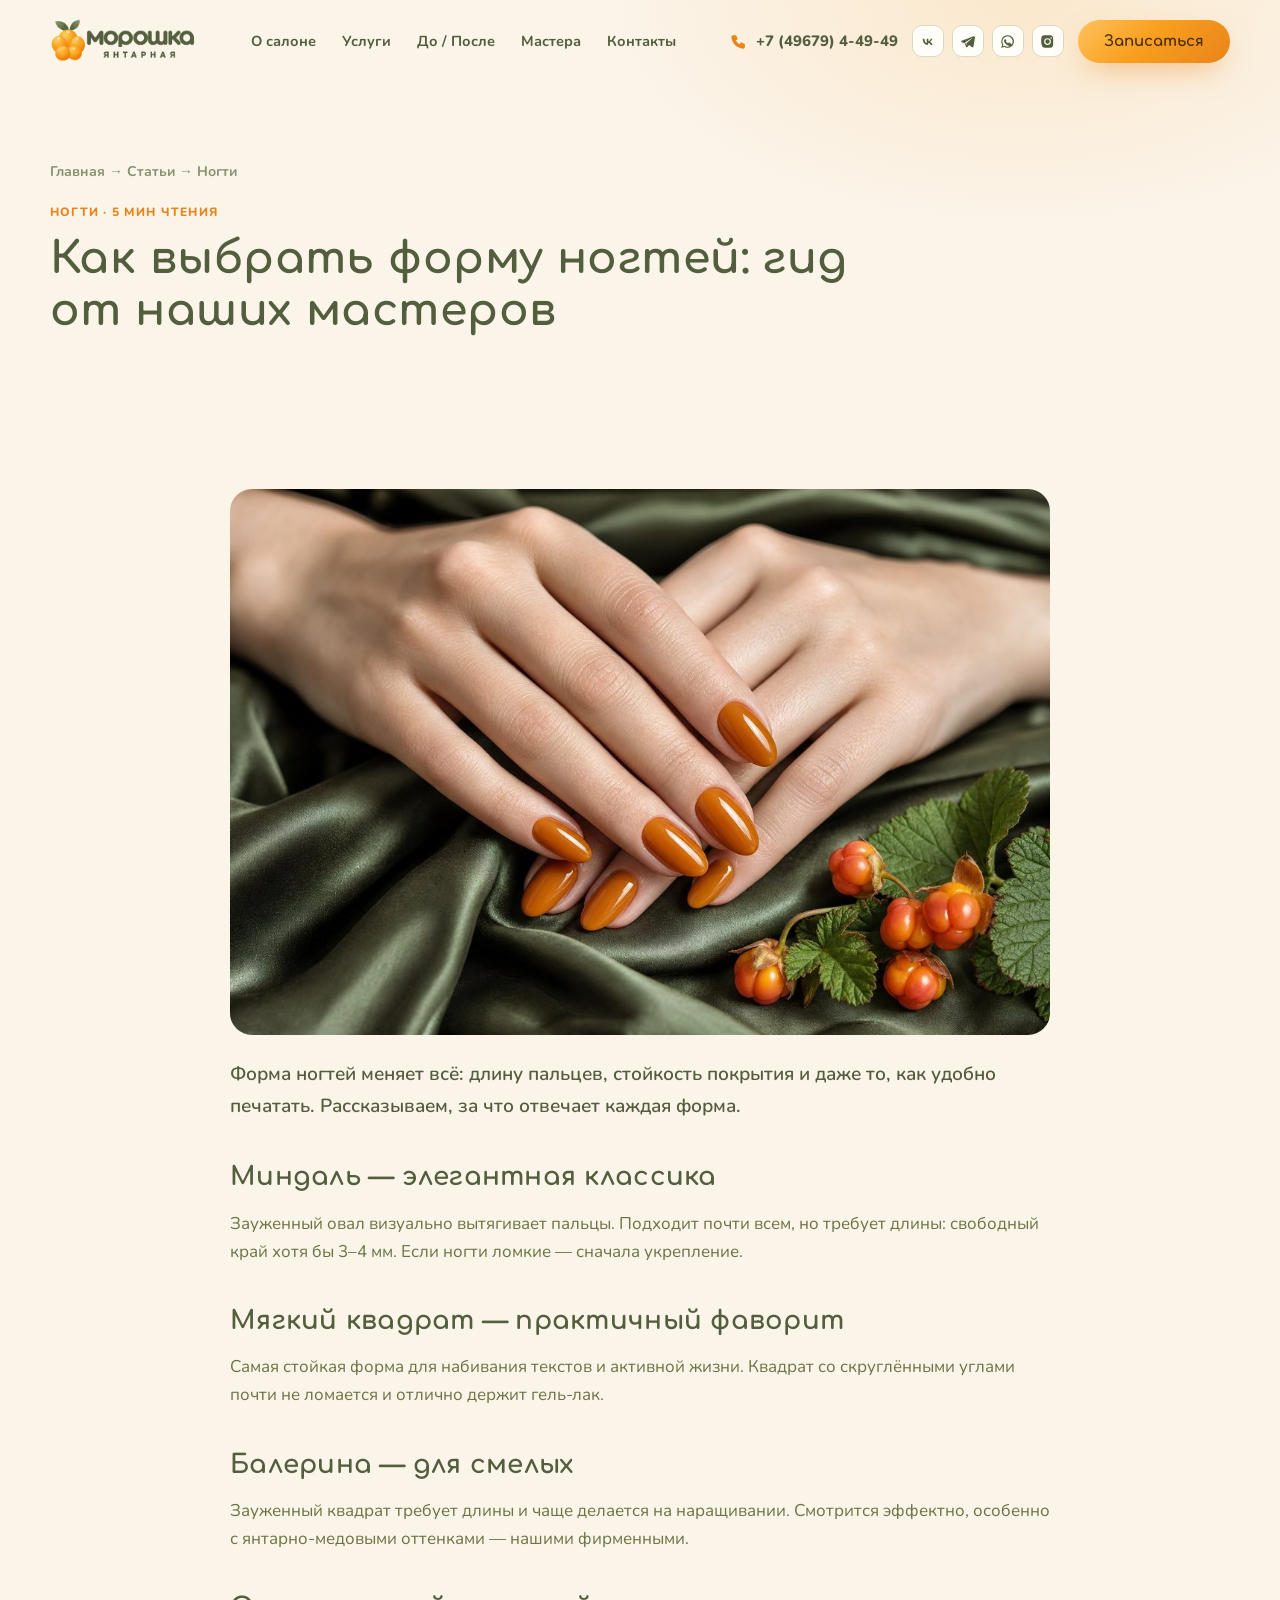
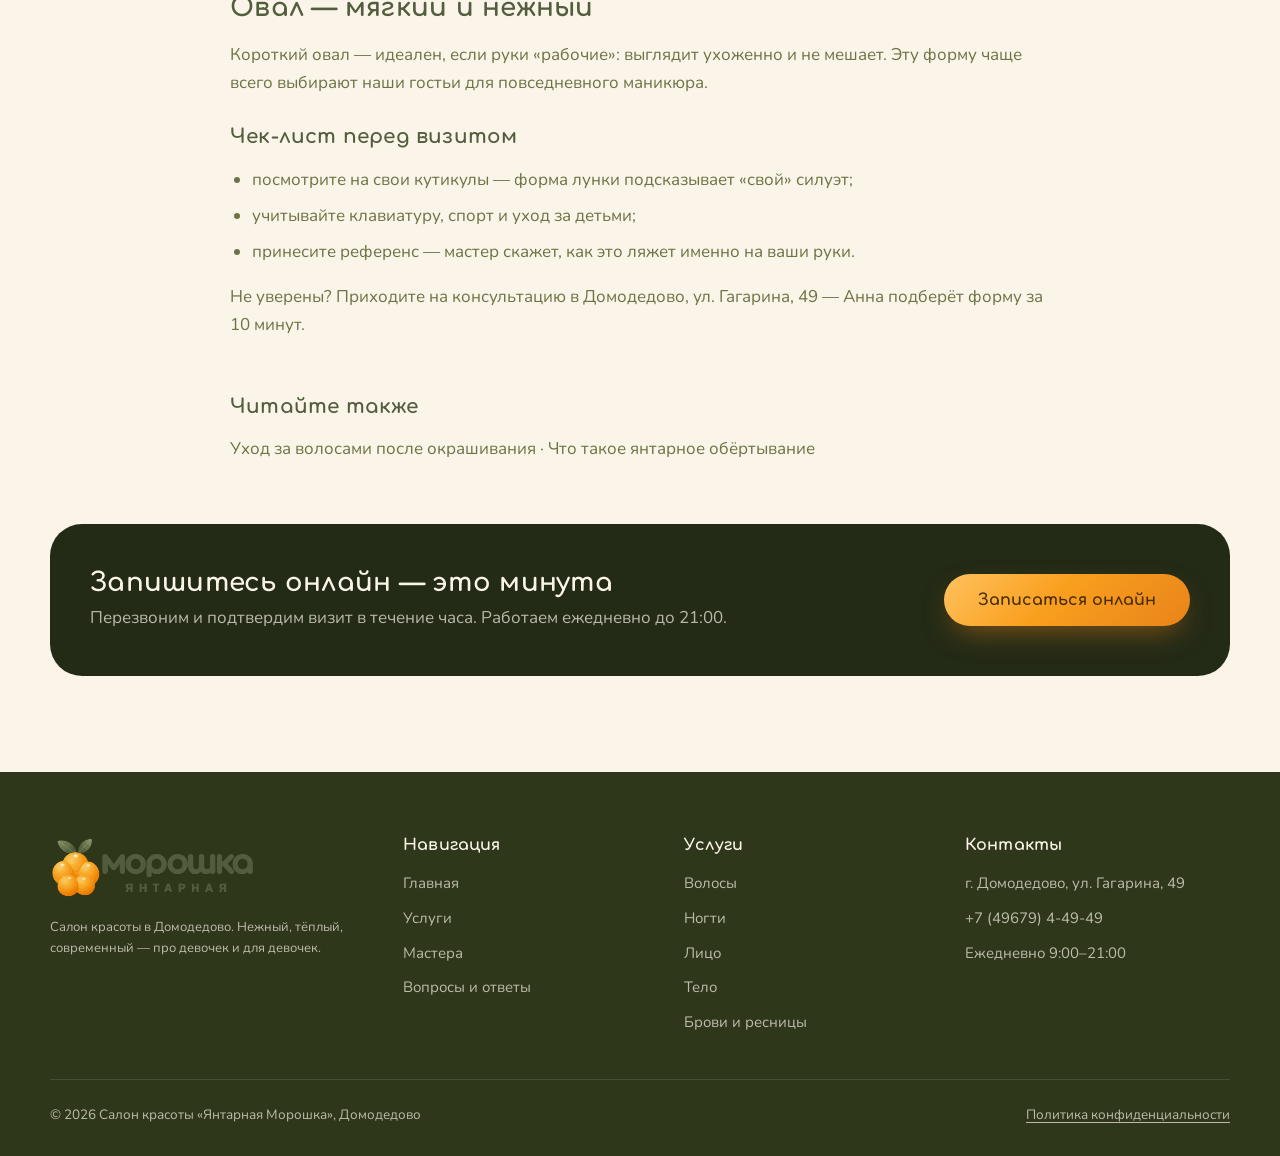
==== blog/forma-nogtey.html @ ad4b8247 "Сайт салона «Янтарная Морошка»: лендинг, услуги, блог, форма записи" ====
<!DOCTYPE html>
<html lang="ru">
<head>
  <meta charset="UTF-8">
  <meta name="viewport" content="width=device-width, initial-scale=1.0">
  <title>Как выбрать форму ногтей: гид от мастеров «Янтарной Морошки»</title>
  <meta name="description" content="Миндаль, квадрат, балерина или овал? Объясняем, как подобрать форму ногтей под строение пальцев и образ жизни. Советы мастеров салона в Домодедово.">
  <meta name="theme-color" content="#FBF4E9">
  <link rel="icon" type="image/png" href="../assets/img/favicon.png">
  <link rel="preconnect" href="https://fonts.googleapis.com">
  <link rel="preconnect" href="https://fonts.gstatic.com" crossorigin>
  <link href="https://fonts.googleapis.com/css2?family=Comfortaa:wght@500;600;700&family=Nunito:ital,wght@0,400;0,600;0,700;0,800;1,400&family=Caveat:wght@600&display=swap" rel="stylesheet">
  <link rel="stylesheet" href="../assets/css/style.css?v=11">
</head>
<body>

  <header class="header is-scrolled">
    <div class="container header__inner">
      <a href="../index.html" class="header__logo" aria-label="Янтарная Морошка — на главную">
        <img src="../assets/img/logo.png" alt="Логотип салона красоты «Янтарная Морошка»" width="160" height="49">
      </a>
      <nav class="nav" aria-label="Основная навигация">
        <ul class="nav__list">
          <li><a class="nav__link" href="../index.html#about">О салоне</a></li>
          <li><a class="nav__link" href="../index.html#services">Услуги</a></li>
          <li><a class="nav__link" href="../index.html#results">До / После</a></li>
          <li><a class="nav__link" href="../index.html#masters">Мастера</a></li>
          <li><a class="nav__link" href="../index.html#contacts">Контакты</a></li>
        </ul>
      </nav>
      <div class="header__right">
        <a class="header__phone" href="tel:+74967944949" aria-label="Позвонить в салон">
          <svg viewBox="0 0 24 24"><path d="M5 4h4l2 5-2.5 1.5a12 12 0 0 0 5 5L15 13l5 2v4a2 2 0 0 1-2 2A16 16 0 0 1 3 6a2 2 0 0 1 2-2Z"/></svg>
          <span>+7 (49679) 4-49-49</span>
        </a>
        <div class="header__socials">
          <a class="header__soc" href="https://vk.com/" target="_blank" rel="noopener noreferrer" aria-label="ВКонтакте"><svg viewBox="0 0 24 24"><path d="M13 17.5c-5.4 0-8.5-3.7-8.6-9.9h2.7c.1 4.6 2.1 6.5 3.7 6.9V7.6h2.5v4c1.6-.2 3.2-2 3.8-4h2.5a8 8 0 0 1-3.7 4.9 8.3 8.3 0 0 1 4.3 5h-2.8a5.3 5.3 0 0 0-4.4-3.7v3.7Z"/></svg></a>
          <a class="header__soc" href="https://t.me/" target="_blank" rel="noopener noreferrer" aria-label="Telegram"><svg viewBox="0 0 24 24"><path d="M21.9 3.4 2.7 10.9c-1.1.4-1 1.9.1 2.2l4.8 1.5 1.9 5.8c.4 1 1.6 1.2 2.3.3l2.6-3.2 4.9 3.6c.9.6 2 .1 2.2-.9L24 5.6c.2-1.2-1-2.2-2.1-2.2ZM8 13.7l10.8-6.8c.3-.2.6.2.3.4l-8.5 7-.3 3.4-2.3-4Z"/></svg></a>
          <a class="header__soc" href="https://wa.me/74967944949" target="_blank" rel="noopener noreferrer" aria-label="WhatsApp"><svg viewBox="0 0 24 24"><path d="M12 2a10 10 0 0 0-8.6 15L2 22l5.2-1.4A10 10 0 1 0 12 2Zm0 18.2a8.2 8.2 0 0 1-4.2-1.1l-.3-.2-3 .8.8-3-.2-.3A8.2 8.2 0 1 1 12 20.2Zm4.5-5.9c-.2-.1-1.4-.7-1.7-.8s-.4-.1-.6.1-.6.8-.8 1a3.4 3.4 0 0 1-1.6-.5 6.2 6.2 0 0 1-2.3-2c-.2-.3 0-.4.1-.6l.4-.5a1.9 1.9 0 0 0 .1-.5 5.6 5.6 0 0 0-.8-1.9c-.2-.3-.5-.3-.6-.3h-.5a1.1 1.1 0 0 0-.8.4A3.3 3.3 0 0 0 6.4 11a5.7 5.7 0 0 0 1.2 3 13 13 0 0 0 5 4.4c1.9.8 2.6.8 3.5.7a3 3 0 0 0 2-1.4 2.5 2.5 0 0 0 .2-1.4c-.1-.1-.3-.2-.5-.3Z"/></svg></a>
          <a class="header__soc" href="https://instagram.com/" target="_blank" rel="noopener noreferrer" aria-label="Instagram"><svg viewBox="0 0 24 24"><path d="M12 2c2.7 0 3 0 4.1.1 3 .1 4.8 1.7 4.9 4.9.1 1.1.1 1.4.1 5s0 3.9-.1 5c-.1 3.2-1.9 4.8-4.9 4.9-1.1.1-1.4.1-4.1.1s-3 0-4.1-.1c-3-.1-4.8-1.7-4.9-4.9C2 15.9 2 15.6 2 12s0-3.9.1-5C2.2 3.8 3.9 2.2 6.9 2.1 8 2 8.3 2 12 2Zm0 4.6a5.4 5.4 0 1 0 5.4 5.4A5.4 5.4 0 0 0 12 6.6Zm0 8.9a3.5 3.5 0 1 1 3.5-3.5 3.5 3.5 0 0 1-3.5 3.5ZM17.8 5a1.3 1.3 0 1 0 1.3 1.3A1.3 1.3 0 0 0 17.8 5Z"/></svg></a>
        </div>
        <button class="btn btn--amber btn--sm header__cta" data-book>Записаться</button>
      </div>
      <button class="burger" aria-label="Меню" aria-expanded="false"><span></span></button>
    </div>
  </header>
  <div class="mobile-menu">
    <a href="../index.html">Главная</a>
    <a href="../index.html#services">Услуги</a>
    <a href="../index.html#masters">Мастера</a>
    <a href="../index.html#contacts">Контакты</a>
    <a href="#" data-book>Записаться онлайн</a>
  </div>

  <main>
    <section class="page-hero">
      <div class="container">
        <div class="breadcrumbs"><a href="../index.html">Главная</a> → <a href="../index.html#blog">Статьи</a> → Ногти</div>
        <div class="post-card__cat" style="margin-bottom:10px">Ногти · 5 мин чтения</div>
        <h1>Как выбрать форму ногтей: гид от наших мастеров</h1>
      </div>
    </section>
    <section class="section" style="padding-top:40px">
      <div class="container prose">
        <img src="../assets/img/after-nails.jpg" alt="Миндальная форма ногтей с янтарным покрытием гель-лак" loading="lazy">
        
        <p class="lead">Форма ногтей меняет всё: длину пальцев, стойкость покрытия и даже то, как удобно печатать. Рассказываем, за что отвечает каждая форма.</p>
        <h2>Миндаль — элегантная классика</h2>
        <p>Зауженный овал визуально вытягивает пальцы. Подходит почти всем, но требует длины: свободный край хотя бы 3–4 мм. Если ногти ломкие — сначала укрепление.</p>
        <h2>Мягкий квадрат — практичный фаворит</h2>
        <p>Самая стойкая форма для набивания текстов и активной жизни. Квадрат со скруглёнными углами почти не ломается и отлично держит гель-лак.</p>
        <h2>Балерина — для смелых</h2>
        <p>Зауженный квадрат требует длины и чаще делается на наращивании. Смотрится эффектно, особенно с янтарно-медовыми оттенками — нашими фирменными.</p>
        <h2>Овал — мягкий и нежный</h2>
        <p>Короткий овал — идеален, если руки «рабочие»: выглядит ухоженно и не мешает. Эту форму чаще всего выбирают наши гостьи для повседневного маникюра.</p>
        <h3>Чек-лист перед визитом</h3>
        <ul>
          <li>посмотрите на свои кутикулы — форма лунки подсказывает «свой» силуэт;</li>
          <li>учитывайте клавиатуру, спорт и уход за детьми;</li>
          <li>принесите референс — мастер скажет, как это ляжет именно на ваши руки.</li>
        </ul>
        <p>Не уверены? Приходите на консультацию в Домодедово, ул. Гагарина, 49 — Анна подберёт форму за 10 минут.</p>
        <div class="read-also">
          <h3>Читайте также</h3>
          <p><a href='uhod-posle-okrashivaniya.html'>Уход за волосами после окрашивания</a> · <a href='yantarnoe-obertyvanie.html'>Что такое янтарное обёртывание</a></p>
        </div>
      </div>
      <div class="container">
      <div class="cta-band">
        <div>
          <h2>Запишитесь онлайн — это минута</h2>
          <p>Перезвоним и подтвердим визит в течение часа. Работаем ежедневно до 21:00.</p>
        </div>
        <button class="btn btn--amber" data-book>Записаться онлайн</button>
      </div>

      </div>
    </section>
  </main>

  <footer class="footer">
    <div class="container">
      <div class="footer__grid">
        <div>
          <img class="footer__logo" src="../assets/img/logo.png" alt="«Янтарная Морошка» — логотип">
          <p class="footer__note">Салон красоты в Домодедово. Нежный, тёплый, современный — про девочек и для девочек.</p>
        </div>
        <div>
          <h4>Навигация</h4>
          <ul class="footer__links">
            <li><a href="../index.html">Главная</a></li>
            <li><a href="../index.html#services">Услуги</a></li>
            <li><a href="../index.html#masters">Мастера</a></li>
            <li><a href="../index.html#faq">Вопросы и ответы</a></li>
          </ul>
        </div>
        <div>
          <h4>Услуги</h4>
          <ul class="footer__links">
            <li><a href="volosy.html">Волосы</a></li>
            <li><a href="nogti.html">Ногти</a></li>
            <li><a href="litso.html">Лицо</a></li>
            <li><a href="telo.html">Тело</a></li>
            <li><a href="brovi.html">Брови и ресницы</a></li>
          </ul>
        </div>
        <div>
          <h4>Контакты</h4>
          <ul class="footer__links">
            <li>г. Домодедово, ул. Гагарина, 49</li>
            <li><a href="tel:+74967944949">+7 (49679) 4-49-49</a></li>
            <li>Ежедневно 9:00–21:00</li>
          </ul>
        </div>
      </div>
      <div class="footer__bottom">
        <span>© 2026 Салон красоты «Янтарная Морошка», Домодедово</span>
        <a href="#" data-privacy>Политика конфиденциальности</a>
      </div>
    </div>
  </footer>

  <button class="btn btn--amber sticky-cta" data-book>Записаться онлайн</button>

  <div class="modal" id="booking-modal" role="dialog" aria-modal="true" aria-labelledby="bm-title">
    <div class="modal__card">
      <img class="modal__berries" src="../assets/img/berries.png" alt="" aria-hidden="true">
      <button class="modal__close" aria-label="Закрыть">✕</button>
      <h3 id="bm-title">Онлайн-запись</h3>
      <p class="modal__sub">Заполните форму — перезвоним и подтвердим визит в течение часа</p>
      <form class="form" id="booking-form" novalidate>
        <div class="field">
          <label for="f-name">Ваше имя</label>
          <input type="text" id="f-name" name="name" placeholder="Например, Мария" autocomplete="name">
          <span class="field__err">Подскажите, как к вам обращаться</span>
        </div>
        <div class="field">
          <label for="f-phone">Телефон</label>
          <input type="tel" id="f-phone" name="phone" placeholder="+7 (___) ___-__-__" autocomplete="tel" inputmode="tel">
          <span class="field__err">Введите номер полностью</span>
        </div>
        <div class="field">
          <label for="f-service">Услуга</label>
          <select id="f-service" name="service">
            <option value="">Выберите услугу…</option>
            <option value="волосы">Волосы — стрижка, окрашивание, уход</option>
            <option value="ногти">Ногти — маникюр, педикюр</option>
            <option value="лицо">Лицо — чистка, пилинг, массаж</option>
            <option value="тело">Тело — массаж, обёртывание, депиляция</option>
            <option value="брови">Брови и ресницы</option>
            <option value="консультация">Пока не знаю — нужна консультация</option>
          </select>
          <span class="field__err">Выберите услугу</span>
        </div>
        <div class="form__row">
          <div class="field">
            <label for="f-date">Желаемая дата</label>
            <input type="date" id="f-date" name="date">
          </div>
          <div class="field">
            <label for="f-time">Время</label>
            <input type="time" id="f-time" name="time" min="09:00" max="21:00">
          </div>
        </div>
        <div class="field">
          <label for="f-comment">Комментарий <span style="font-weight:400;color:var(--sage-soft)">(необязательно)</span></label>
          <textarea id="f-comment" name="comment" placeholder="Например, хочу к мастеру Анне"></textarea>
        </div>
        <button class="btn btn--amber" type="submit" style="width:100%">Записаться онлайн</button>
        <p class="form__agree">Нажимая кнопку, вы соглашаетесь с <button type="button" data-privacy>политикой конфиденциальности</button></p>
      </form>
      <div class="form-success">
        <div class="form-success__check">✓</div>
        <h4>Спасибо, заявка отправлена!</h4>
        <p>Мы свяжемся с вами для подтверждения записи.<br>Обычно перезваниваем в течение часа.</p>
        <button class="btn btn--dark btn--sm" onclick="this.closest('.modal').classList.remove('is-open');document.body.style.overflow=''">Хорошо, жду</button>
      </div>
    </div>
  </div>

  <div class="modal" id="privacy-modal" role="dialog" aria-modal="true" aria-label="Политика конфиденциальности">
    <div class="modal__card">
      <button class="modal__close" aria-label="Закрыть">✕</button>
      <h3>Политика конфиденциальности</h3>
      <div style="color:var(--sage-2);font-size:14.5px">
        <p>Отправляя форму на сайте, вы даёте согласие на обработку персональных данных (имя, телефон) в соответствии с ФЗ-152 «О персональных данных».</p>
        <p>Данные используются исключительно для связи с вами и подтверждения записи и не передаются третьим лицам.</p>
        <p>Вы можете отозвать согласие в любой момент, направив запрос на privet@moroshka49.ru.</p>
      </div>
    </div>
  </div>

  <script src="../assets/js/main.js?v=11"></script>
</body>
</html>
---- assets/css/style.css ----
/* ============================================================
   «Янтарная Морошка» — дизайн-система на основе логотипа
   Палитра из логотипа: шалфей #525E3D, янтарь #F99F1E,
   олива #6C7445, чёрный фон → глубокий зелёно-шоколадный
   ============================================================ */

:root {
  --cream:      #FBF4E9;
  --cream-2:    #F5EBDA;
  --paper:      #FFFDF7;
  --sage:       #525E3D;
  --sage-2:     #6C7445;
  --sage-soft:  #8A916F;
  --sage-mist:  #E8E9D6;
  --sage-line:  #D8DBC2;
  --amber:      #F99F1E;
  --amber-2:    #E8841A;
  --amber-soft: #FFCF7D;
  --amber-milk: #FFF0D8;
  --ink:        #2C321F;
  --dark:       #232A16;
  --dark-2:     #2E3719;
  --white:      #FFFFFF;
  --grad-amber: linear-gradient(135deg, #FFC25E 0%, #F99F1E 45%, #E8841A 100%);
  --grad-sage:  linear-gradient(135deg, #6C7445 0%, #525E3D 100%);
  --radius-l:   32px;
  --radius-m:   22px;
  --radius-s:   14px;
  --shadow-warm: 0 18px 45px -18px rgba(88, 70, 25, .28);
  --shadow-soft: 0 10px 30px -12px rgba(60, 70, 41, .18);
  --font-display: 'Comfortaa', 'Nunito', sans-serif;
  --font-body: 'Nunito', 'Segoe UI', sans-serif;
  --font-hand: 'Caveat', cursive;
}

*, *::before, *::after { box-sizing: border-box; }

html { scroll-behavior: smooth; }

body {
  margin: 0;
  font-family: var(--font-body);
  font-size: 17px;
  line-height: 1.65;
  color: var(--ink);
  background: var(--cream);
  -webkit-font-smoothing: antialiased;
  overflow-x: hidden;
  animation: pageIn .5s ease both;
}

@keyframes pageIn { from { opacity: 0; } to { opacity: 1; } }

img { max-width: 100%; display: block; }
a { color: inherit; text-decoration: none; }
button { font-family: inherit; cursor: pointer; border: none; background: none; }
::selection { background: var(--amber-soft); color: var(--ink); }

.container { width: min(1180px, calc(100% - 40px)); margin: 0 auto; }

h1, h2, h3, h4 {
  font-family: var(--font-display);
  color: var(--sage);
  line-height: 1.18;
  margin: 0 0 .55em;
  letter-spacing: .01em;
}

/* Кастомный курсор отключён по правке заказчика */

/* ---------- Шапка ---------- */
.header {
  position: fixed; top: 0; left: 0; right: 0; z-index: 100;
  transition: background .35s ease, box-shadow .35s ease, padding .35s ease;
  padding: 18px 0;
}
.header.is-scrolled {
  background: rgba(251, 244, 233, .88);
  backdrop-filter: blur(14px);
  -webkit-backdrop-filter: blur(14px);
  box-shadow: 0 6px 24px -12px rgba(60, 70, 41, .25);
  padding: 10px 0;
}
.header__inner { display: flex; align-items: center; gap: 22px; }
.header__logo { flex: 0 0 auto; }
.header__logo img { height: 46px; width: auto; transition: transform .3s ease; }
.header__logo:hover img { transform: scale(1.04) rotate(-1deg); }
.nav { margin-left: auto; }
.nav__list { display: flex; gap: 22px; list-style: none; margin: 0; padding: 0; }
.nav__link { font-weight: 700; font-size: 14.5px; color: var(--sage); position: relative; padding: 6px 2px; white-space: nowrap; }
.nav__link::after {
  content: ''; position: absolute; left: 0; bottom: 0; height: 3px; width: 0;
  border-radius: 3px; background: var(--grad-amber); transition: width .3s ease;
}
.nav__link:hover::after, .nav__link.is-active::after { width: 100%; }
.header__right { display: flex; align-items: center; gap: 14px; margin-left: auto; }
.header__phone { display: flex; align-items: center; gap: 8px; font-weight: 800; color: var(--sage); font-size: 16px; white-space: nowrap; transition: color .25s ease; }
.header__phone:hover { color: var(--amber-2); }
.header__phone svg { width: 19px; height: 19px; fill: var(--amber-2); flex: 0 0 19px; }
.header__socials { display: flex; gap: 8px; }
.header__soc {
  width: 36px; height: 36px; border-radius: 11px; display: grid; place-items: center;
  background: var(--paper); border: 1.5px solid var(--sage-line);
  transition: transform .25s ease, background .25s ease, border-color .25s ease;
}
.header__soc svg { width: 17px; height: 17px; fill: var(--sage); transition: fill .25s ease; }
.header__soc:hover { background: var(--grad-amber); border-color: transparent; transform: translateY(-2px); }
.header__soc:hover svg { fill: #4A2E00; }

.burger { display: none; position: relative; z-index: 210; width: 46px; height: 46px; border-radius: 14px; background: var(--amber-milk); }
.burger span, .burger span::before, .burger span::after {
  content: ''; position: absolute; left: 50%; width: 22px; height: 2.6px; border-radius: 3px;
  background: var(--sage); transition: .3s ease; transform: translateX(-50%);
}
.burger span { top: 50%; margin-top: -1.3px; }
.burger span::before { top: -7px; } .burger span::after { top: 7px; }
.burger.is-open span { background: transparent; }
.burger.is-open span::before { transform: translateX(-50%) rotate(45deg); top: 0; }
.burger.is-open span::after { transform: translateX(-50%) rotate(-45deg); top: 0; }

.mobile-menu {
  position: fixed; top: 0; right: 0; bottom: 0; left: 0; z-index: 98; background: var(--dark);
  display: flex; flex-direction: column; justify-content: center; align-items: center; gap: 8px;
  padding-top: 60px;
  opacity: 0; visibility: hidden; transition: .35s ease;
}
.mobile-menu.is-open { opacity: 1; visibility: visible; }
.mobile-menu a {
  font-family: var(--font-display); font-size: 26px; font-weight: 700; color: var(--cream);
  padding: 10px; opacity: 0; transform: translateY(14px); transition: .4s ease;
}
.mobile-menu.is-open a { opacity: 1; transform: none; }
.mobile-menu a:hover { color: var(--amber); }

/* ---------- Кнопки ---------- */
.btn {
  display: inline-flex; align-items: center; justify-content: center; gap: 10px;
  font-family: var(--font-display); font-weight: 700; font-size: 16px;
  padding: 17px 34px; border-radius: 100px; position: relative; overflow: hidden;
  transition: transform .25s ease, box-shadow .25s ease;
  white-space: nowrap;
}
.btn--amber { background: var(--grad-amber); color: #4A2E00; box-shadow: 0 12px 30px -10px rgba(232, 132, 26, .55); }
.btn--amber:hover { transform: translateY(-3px) scale(1.02); box-shadow: 0 18px 38px -10px rgba(232, 132, 26, .65); }
.btn--amber::after {
  content: ''; position: absolute; top: 0; left: -70%; width: 45%; height: 100%;
  background: linear-gradient(105deg, transparent, rgba(255,255,255,.55), transparent);
  transform: skewX(-20deg); transition: left .6s ease;
}
.btn--amber:hover::after { left: 130%; }
.btn--ghost { border: 2px solid var(--sage-line); color: var(--sage); background: transparent; }
.btn--ghost:hover { border-color: var(--amber); color: var(--amber-2); transform: translateY(-3px); }
.btn--dark { background: var(--dark); color: var(--cream); }
.btn--dark:hover { transform: translateY(-3px); box-shadow: 0 14px 32px -12px rgba(35, 42, 22, .55); }
.btn--sm { padding: 13px 26px; font-size: 15px; }

/* ---------- Секции ---------- */
.section { padding: 96px 0; position: relative; }
.section--tint { background: var(--cream-2); }
.section--dark { background: var(--dark); color: var(--cream); }
.section--dark h2, .section--dark h3 { color: var(--cream); }
.section__head { max-width: 680px; margin: 0 auto 54px; text-align: center; }
.section__head--left { margin-left: 0; text-align: left; }
.section__title { font-size: clamp(28px, 4vw, 42px); font-weight: 700; }
.section__subtitle { font-size: 17px; color: var(--sage-2); margin: 0; }
.section--dark .section__subtitle { color: rgba(251, 244, 233, .72); }

.eyebrow {
  display: inline-flex; align-items: center; gap: 9px;
  font-family: var(--font-display); font-weight: 700; font-size: 13px;
  text-transform: uppercase; letter-spacing: .16em; color: var(--amber-2);
  margin-bottom: 16px;
}
.eyebrow::before, .eyebrow::after {
  content: ''; width: 9px; height: 9px; border-radius: 50%;
  background: radial-gradient(circle at 35% 30%, var(--amber-soft), var(--amber-2));
  box-shadow: inset -1px -2px 3px rgba(160, 80, 0, .35);
}

/* ---------- Hero ---------- */
.hero {
  position: relative; padding: 150px 0 90px; overflow: hidden;
  background:
    radial-gradient(900px 500px at 85% -5%, rgba(249,159,30,.16), transparent 60%),
    radial-gradient(700px 500px at -10% 100%, rgba(108,116,69,.14), transparent 55%),
    var(--cream);
}
.hero__grid { display: grid; grid-template-columns: 1.05fr .95fr; gap: 56px; align-items: center; }
.hero__title { font-size: clamp(30px, 4.2vw, 48px); max-width: 540px; }
.hero__title em { font-style: normal; color: var(--amber-2); }
.hero__text { font-size: 18px; color: var(--sage-2); max-width: 470px; margin: 6px 0 32px; }
.hero__cta { display: flex; gap: 16px; flex-wrap: wrap; margin-bottom: 38px; }
.hero__chips { display: flex; gap: 12px; flex-wrap: wrap; }
.chip {
  display: inline-flex; align-items: center; gap: 8px; background: var(--paper);
  border-radius: 100px; padding: 10px 18px; font-size: 14px; font-weight: 700; color: var(--sage);
  border: 1.5px solid var(--sage-line);
}
.chip svg { width: 16px; height: 16px; fill: var(--amber-2); }

.hero__visual { position: relative; }
.hero__visual { position: relative; }
.hero__visual::before { content: ''; display: block; padding-top: 100%; }
.hero__photo {
  position: absolute; top: 0; right: 0; bottom: 0; left: 0;
  width: 100%; height: 100%; object-fit: cover; object-position: center;
  border-radius: 50%;
  box-shadow: var(--shadow-warm);
}
.hero__float {
  position: absolute; background: var(--paper); border-radius: var(--radius-m);
  box-shadow: var(--shadow-warm); padding: 16px 22px; display: flex; align-items: center; gap: 12px;
  font-weight: 800; color: var(--sage); font-size: 15px;
}
.hero__float small { display: block; font-weight: 600; color: var(--sage-soft); font-size: 12.5px; }
.hero__float--1 { top: 26px; right: -8px; animation: floatY 5s ease-in-out infinite; }
.hero__float--2 { bottom: 34px; left: -22px; animation: floatY 6s .8s ease-in-out infinite; }
@keyframes floatY { 50% { transform: translateY(-13px); } }
.hero__float .stars { color: var(--amber); font-size: 17px; letter-spacing: 2px; }
.hero__scroll {
  position: absolute; left: 50%; bottom: 22px; transform: translateX(-50%);
  color: var(--sage-soft); font-size: 12.5px; font-weight: 700; letter-spacing: .14em;
  text-transform: uppercase; display: flex; flex-direction: column; align-items: center; gap: 6px;
}
.hero__scroll::after { content: ''; width: 2px; height: 34px; background: linear-gradient(var(--amber), transparent); border-radius: 2px; animation: scrollHint 1.8s infinite; }
@keyframes scrollHint { 0% { transform: scaleY(0); transform-origin: top; } 45% { transform: scaleY(1); transform-origin: top; } 55% { transform: scaleY(1); transform-origin: bottom; } 100% { transform: scaleY(0); transform-origin: bottom; } }

/* ---------- О салоне ---------- */
.about__grid { display: grid; grid-template-columns: .92fr 1.08fr; gap: 60px; align-items: center; }
.about__photo-wrap { position: relative; }
.about__photo { border-radius: var(--radius-l); box-shadow: var(--shadow-warm); aspect-ratio: 1/0.92; object-fit: cover; }
.about__photo-wrap::before {
  content: ''; position: absolute; top: 24px; right: -18px; bottom: -18px; left: 24px; z-index: -1;
  border-radius: var(--radius-l); background: var(--sage-mist);
}
.about__photo-wrap::after {
  content: ''; position: absolute; top: -26px; right: -26px; width: 92px; height: 92px;
  border-radius: 50%; background: var(--grad-amber); opacity: .9; z-index: -1;
  animation: floatY 6s ease-in-out infinite;
}
.about__title { font-size: clamp(28px, 3.6vw, 40px); }
.about p { color: var(--sage-2); margin: 0 0 18px; }
.about p strong { color: var(--sage); }
.about__hand { font-family: var(--font-hand); font-size: 27px; color: var(--amber-2); transform: rotate(-2deg); display: inline-block; margin-top: 6px; }

/* ---------- Услуги ---------- */
.services__grid { display: grid; grid-template-columns: repeat(auto-fit, minmax(200px, 1fr)); gap: 22px; }
.service-card {
  background: var(--paper); border-radius: var(--radius-l); padding: 34px 26px 30px;
  border: 1.5px solid transparent; position: relative; overflow: hidden;
  transition: transform .35s ease, box-shadow .35s ease, border-color .35s ease;
  display: flex; flex-direction: column; gap: 14px;
}
.service-card::before {
  content: ''; position: absolute; top: -60px; right: -60px; width: 140px; height: 140px;
  border-radius: 50%; background: radial-gradient(circle, rgba(249,159,30,.16), transparent 70%);
  transition: .4s ease;
}
.service-card:hover { transform: translateY(-9px); box-shadow: var(--shadow-warm); border-color: var(--amber-soft); }
.service-card:hover::before { transform: scale(2.1); }
.service-card__icon {
  width: 66px; height: 66px; border-radius: 22px; background: var(--amber-milk);
  display: grid; place-items: center; transition: .35s ease;
}
.service-card__icon svg { width: 32px; height: 32px; stroke: var(--amber-2); fill: none; stroke-width: 1.9; stroke-linecap: round; stroke-linejoin: round; }
.service-card:hover .service-card__icon { background: var(--grad-amber); transform: rotate(-6deg) scale(1.06); }
.service-card:hover .service-card__icon svg { stroke: #4A2E00; }
.service-card h3 { font-size: 20px; margin: 0; }
.service-card p { margin: 0; font-size: 14.5px; color: var(--sage-2); flex: 1; }
.service-card__price { font-family: var(--font-display); font-weight: 700; color: var(--amber-2); font-size: 15px; }
.service-card__arrow {
  position: absolute; top: 24px; right: 24px; width: 34px; height: 34px; border-radius: 50%;
  border: 1.5px solid var(--sage-line); display: grid; place-items: center; color: var(--sage);
  transition: .3s ease; font-size: 15px;
}
.service-card:hover .service-card__arrow { background: var(--sage); border-color: var(--sage); color: var(--cream); transform: rotate(-45deg); }

/* ---------- Почему мы (тёмная) ---------- */
.why { background: var(--dark); border-radius: var(--radius-l); margin: 0 20px; }
.why__grid { display: grid; grid-template-columns: repeat(auto-fit, minmax(220px, 1fr)); gap: 20px; margin-top: 8px; }
.why-card {
  background: rgba(251,244,233,.05); border: 1px solid rgba(251,244,233,.12);
  border-radius: var(--radius-m); padding: 30px 26px; transition: .3s ease;
}
.why-card:hover { background: rgba(251,244,233,.09); transform: translateY(-5px); }
.why-card__num { font-family: var(--font-display); font-size: 44px; font-weight: 700; color: var(--amber); line-height: 1; }
.why-card__num sup { font-size: 24px; color: var(--amber-soft); }
.why-card h3 { color: var(--cream); font-size: 18px; margin: 12px 0 8px; }
.why-card p { margin: 0; font-size: 14.5px; color: rgba(251,244,233,.68); }

/* ---------- До/После ---------- */
.ba-tabs { display: flex; gap: 12px; justify-content: center; margin-bottom: 34px; flex-wrap: wrap; }
.ba-tab {
  font-family: var(--font-display); font-weight: 700; font-size: 15px; color: var(--sage);
  padding: 12px 26px; border-radius: 100px; border: 1.5px solid var(--sage-line); transition: .3s ease;
  background: var(--paper);
}
.ba-tab.is-active { background: var(--grad-amber); border-color: transparent; color: #4A2E00; box-shadow: 0 10px 24px -10px rgba(232,132,26,.6); }
.ba {
  position: relative; max-width: 880px; margin: 0 auto; border-radius: var(--radius-l);
  overflow: hidden; box-shadow: var(--shadow-warm); aspect-ratio: 16/10;
  touch-action: none; user-select: none; -webkit-user-select: none; cursor: ew-resize;
  background: var(--sage-mist);
}
.ba__img { position: absolute; top: 0; right: 0; bottom: 0; left: 0; width: 100%; height: 100%; object-fit: cover; }
.ba__before { clip-path: inset(0 calc(100% - var(--pos, 50%)) 0 0); }
.ba__handle {
  position: absolute; top: 0; bottom: 0; left: var(--pos, 50%); width: 4px;
  background: var(--white); transform: translateX(-50%);
  box-shadow: 0 0 20px rgba(0,0,0,.25); pointer-events: none;
}
.ba__knob {
  position: absolute; top: 50%; left: 50%; transform: translate(-50%, -50%);
  width: 56px; height: 56px; border-radius: 50%; background: var(--white);
  display: grid; place-items: center; box-shadow: 0 8px 22px rgba(0,0,0,.28);
  color: var(--sage); font-size: 20px; font-weight: 700;
}
.ba__tag {
  position: absolute; top: 18px; padding: 7px 16px; border-radius: 100px;
  font-size: 13px; font-weight: 800; letter-spacing: .06em; text-transform: uppercase;
  color: var(--white); background: rgba(35,42,22,.55); backdrop-filter: blur(6px);
}
.ba__tag--before { left: 18px; }
.ba__tag--after { right: 18px; background: rgba(232,132,26,.85); }
.ba__caption { text-align: center; margin-top: 18px; font-weight: 700; color: var(--sage-2); }
.ba input[type=range] {
  position: absolute; top: 0; right: 0; bottom: 0; left: 0; width: 100%; height: 100%; opacity: 0; cursor: ew-resize; margin: 0;
}

/* ---------- Основательница ---------- */
.founder__grid { display: grid; grid-template-columns: .85fr 1.15fr; gap: 60px; align-items: center; }
.founder__photo-wrap { position: relative; max-width: 400px; }
.founder__photo-wrap::before { content: ''; display: block; padding-top: 100%; }
.founder__photo {
  position: absolute; top: 0; right: 0; bottom: 0; left: 0;
  width: 100%; height: 100%; object-fit: cover; object-position: 50% 22%;
  border-radius: 50%;
  box-shadow: var(--shadow-warm);
}
.founder__photo-wrap::after {
  content: ''; position: absolute; top: auto; right: -20px; bottom: -20px; left: auto; width: 120px; height: 120px;
  background: var(--sage-mist); border-radius: 50%; z-index: -1;
}
.founder__quote { font-family: var(--font-hand); font-size: clamp(24px, 2.6vw, 31px); line-height: 1.35; color: var(--sage); margin: 0 0 22px; }
.founder__quote::before { content: '«'; color: var(--amber); }
.founder__quote::after { content: '»'; color: var(--amber); }
.founder p { color: var(--sage-2); }
.founder__sign { font-family: var(--font-hand); font-size: 30px; color: var(--amber-2); transform: rotate(-2deg); display: inline-block; margin-top: 10px; }

/* ---------- Мастера ---------- */
.masters__grid { display: grid; grid-template-columns: repeat(auto-fit, minmax(230px, 1fr)); gap: 22px; }
.master-card {
  background: var(--paper); border-radius: var(--radius-l); padding: 30px 24px;
  text-align: center; transition: .35s ease; border: 1.5px solid transparent;
}
.master-card:hover { transform: translateY(-8px); box-shadow: var(--shadow-warm); border-color: var(--amber-soft); }
.master-card__avatar {
  width: 104px; height: 104px; margin: 0 auto 18px; border-radius: 50%;
  display: grid; place-items: center; font-family: var(--font-display);
  font-size: 34px; font-weight: 700; color: #4A2E00;
  box-shadow: inset 0 -8px 18px rgba(160,80,0,.22), 0 10px 24px -10px rgba(232,132,26,.5);
}
.master-card:nth-child(odd) .master-card__avatar { background: var(--grad-amber); }
.master-card:nth-child(even) .master-card__avatar { background: var(--grad-sage); color: var(--cream); box-shadow: inset 0 -8px 18px rgba(20,30,10,.3), 0 10px 24px -10px rgba(82,94,61,.55); }
.master-card h3 { margin: 0 0 4px; font-size: 19px; }
.master-card__spec { font-size: 13.5px; font-weight: 800; color: var(--amber-2); text-transform: uppercase; letter-spacing: .08em; }
.master-card__exp { font-size: 14px; color: var(--sage-2); margin: 10px 0 18px; }

/* ---------- Отзывы ---------- */
.reviews { position: relative; overflow: hidden; }
.reviews__viewport { overflow: hidden; margin: 0 -10px; }
.reviews__track { display: flex; transition: transform .55s cubic-bezier(.22,.9,.3,1); }
.review-card {
  flex: 0 0 calc(33.333% - 20px); margin: 0 10px; background: var(--paper);
  border-radius: var(--radius-l); padding: 30px 28px; display: flex; flex-direction: column; gap: 14px;
  border: 1.5px solid var(--cream-2);
}
.review-card__top { display: flex; justify-content: space-between; align-items: center; }
.review-card__stars { color: var(--amber); letter-spacing: 3px; font-size: 16px; }
.review-card__src {
  font-size: 12px; font-weight: 800; color: var(--sage-2); background: var(--sage-mist);
  padding: 5px 12px; border-radius: 100px;
}
.review-card p { margin: 0; font-size: 15px; color: var(--ink); flex: 1; }
.review-card__author { font-weight: 800; color: var(--sage); }
.reviews__nav { display: flex; gap: 14px; justify-content: center; margin-top: 32px; align-items: center; }
.reviews__btn {
  width: 52px; height: 52px; border-radius: 50%; background: var(--paper);
  border: 1.5px solid var(--sage-line); color: var(--sage); font-size: 19px; transition: .3s ease;
}
.reviews__btn:hover { background: var(--grad-amber); border-color: transparent; color: #4A2E00; transform: scale(1.07); }
.reviews__dots { display: flex; gap: 8px; }
.reviews__dot { width: 9px; height: 9px; border-radius: 50%; background: var(--sage-line); transition: .3s; }
.reviews__dot.is-active { background: var(--amber); transform: scale(1.35); }

/* ---------- Блог ---------- */
.blog__grid { display: grid; grid-template-columns: repeat(auto-fit, minmax(280px, 1fr)); gap: 24px; }
.post-card { background: var(--paper); border-radius: var(--radius-l); overflow: hidden; transition: .35s ease; display: flex; flex-direction: column; }
.post-card:hover { transform: translateY(-8px); box-shadow: var(--shadow-warm); }
.post-card__img { aspect-ratio: 16/9.5; object-fit: cover; transition: .5s ease; }
.post-card:hover .post-card__img { transform: scale(1.05); }
.post-card__img-wrap { overflow: hidden; }
.post-card__body { padding: 26px 26px 28px; display: flex; flex-direction: column; gap: 10px; flex: 1; }
.post-card__cat { font-size: 12px; font-weight: 800; letter-spacing: .1em; text-transform: uppercase; color: var(--amber-2); }
.post-card h3 { margin: 0; font-size: 19px; }
.post-card p { margin: 0; font-size: 14.5px; color: var(--sage-2); flex: 1; }
.post-card__more { font-weight: 800; color: var(--sage); font-size: 14.5px; }
.post-card:hover .post-card__more { color: var(--amber-2); }

/* ---------- FAQ ---------- */
.faq__list { max-width: 780px; margin: 0 auto; display: flex; flex-direction: column; gap: 14px; }
.faq-item { background: var(--paper); border-radius: var(--radius-m); border: 1.5px solid transparent; transition: .3s ease; overflow: hidden; }
.faq-item.is-open { border-color: var(--amber-soft); box-shadow: var(--shadow-soft); }
.faq-item__q {
  width: 100%; display: flex; justify-content: space-between; align-items: center; gap: 18px;
  text-align: left; padding: 22px 26px; font-family: var(--font-display); font-weight: 700;
  font-size: 16.5px; color: var(--sage);
}
.faq-item__icon {
  flex: 0 0 36px; width: 36px; height: 36px; border-radius: 50%; background: var(--amber-milk);
  color: var(--amber-2); display: grid; place-items: center; font-size: 20px; font-weight: 700;
  transition: .35s ease;
}
.faq-item.is-open .faq-item__icon { background: var(--grad-amber); color: #4A2E00; transform: rotate(45deg); }
.faq-item__a { max-height: 0; overflow: hidden; transition: max-height .45s ease; }
.faq-item__a-in { padding: 0 26px 24px; color: var(--sage-2); font-size: 15.5px; }

/* ---------- Контакты ---------- */
.contacts__grid { display: grid; grid-template-columns: .9fr 1.1fr; gap: 40px; align-items: stretch; }
.contacts__info { display: flex; flex-direction: column; gap: 18px; }
.contact-row { display: flex; gap: 16px; align-items: flex-start; }
.contact-row__icon {
  flex: 0 0 48px; width: 48px; height: 48px; border-radius: 16px; background: rgba(249,159,30,.16);
  display: grid; place-items: center;
}
.contact-row__icon svg { width: 22px; height: 22px; stroke: var(--amber); fill: none; stroke-width: 2; stroke-linecap: round; stroke-linejoin: round; }
.contact-row h3 { margin: 0 0 3px; font-size: 16.5px; }
.contact-row p { margin: 0; color: rgba(251,244,233,.75); font-size: 15px; }
.contact-row a { color: var(--cream); font-weight: 700; }
.contact-row a:hover { color: var(--amber); }
.contacts__map {
  border-radius: var(--radius-l); overflow: hidden; min-height: 380px;
  box-shadow: 0 20px 50px -20px rgba(0,0,0,.5); border: 1px solid rgba(251,244,233,.12);
}
.contacts__map iframe { width: 100%; height: 100%; min-height: 380px; border: 0; display: block; filter: saturate(.9); }
.contacts__actions { display: flex; gap: 14px; flex-wrap: wrap; margin-top: 8px; }

/* ---------- Футер ---------- */
.footer { background: var(--dark-2); color: rgba(251,244,233,.7); padding: 64px 0 30px; }
.footer__grid { display: grid; grid-template-columns: 1.3fr 1fr 1fr 1.1fr; gap: 40px; margin-bottom: 44px; }
.footer__logo { max-width: 210px; margin-bottom: 16px; }
.footer h4 { color: var(--cream); font-size: 16px; margin-bottom: 16px; }
.footer__links { list-style: none; padding: 0; margin: 0; display: flex; flex-direction: column; gap: 10px; font-size: 15px; }
.footer__links a:hover { color: var(--amber); }
.footer__note { font-size: 13px; line-height: 1.6; }
.socials { display: flex; gap: 12px; margin-top: 4px; }
.socials a {
  width: 46px; height: 46px; border-radius: 14px; background: rgba(251,244,233,.08);
  display: grid; place-items: center; transition: .3s ease;
}
.socials a svg { width: 21px; height: 21px; fill: var(--cream); transition: .3s ease; }
.socials a:hover { background: var(--grad-amber); transform: translateY(-4px) rotate(-4deg); }
.socials a:hover svg { fill: #4A2E00; }
.footer__bottom {
  border-top: 1px solid rgba(251,244,233,.12); padding-top: 24px;
  display: flex; justify-content: space-between; gap: 18px; flex-wrap: wrap; font-size: 13.5px;
}
.footer__bottom a { text-decoration: underline; text-underline-offset: 3px; }
.footer__bottom a:hover { color: var(--amber); }

/* ---------- Модалка записи ---------- */
.modal {
  position: fixed; top: 0; right: 0; bottom: 0; left: 0; z-index: 300; display: grid; place-items: center; padding: 20px;
  background: rgba(35,42,22,.55); backdrop-filter: blur(8px); -webkit-backdrop-filter: blur(8px);
  opacity: 0; visibility: hidden; transition: .3s ease;
}
.modal.is-open { opacity: 1; visibility: visible; }
.modal__card {
  background: var(--cream); border-radius: var(--radius-l); max-width: 480px; width: 100%;
  padding: 38px 36px 34px; position: relative; max-height: calc(100vh - 40px); overflow-y: auto;
  transform: translateY(26px) scale(.97); transition: .35s cubic-bezier(.2,.9,.3,1.2);
  box-shadow: 0 40px 90px -30px rgba(0,0,0,.5);
}
.modal.is-open .modal__card { transform: none; }
.modal__close {
  position: absolute; top: 16px; right: 16px; width: 42px; height: 42px; border-radius: 50%;
  background: var(--cream-2); color: var(--sage); font-size: 19px; transition: .3s;
}
.modal__close:hover { background: var(--grad-amber); color: #4A2E00; transform: rotate(90deg); }
.modal__berries { width: 74px; margin: -70px auto 6px; display: block; filter: drop-shadow(0 8px 14px rgba(60,70,41,.25)); }
.modal h3 { text-align: center; font-size: 24px; }
.modal__sub { text-align: center; color: var(--sage-2); font-size: 14.5px; margin: -4px 0 24px; }
.form { display: flex; flex-direction: column; gap: 14px; }
.form__row { display: grid; grid-template-columns: 1fr 1fr; gap: 14px; }
.field { display: flex; flex-direction: column; gap: 6px; }
.field label { font-size: 13px; font-weight: 800; color: var(--sage); letter-spacing: .03em; }
.field input, .field select, .field textarea {
  font-family: var(--font-body); font-size: 16px; color: var(--ink);
  border: 1.5px solid var(--sage-line); border-radius: var(--radius-s); background: var(--paper);
  padding: 13px 16px; transition: .25s ease; outline: none; width: 100%;
}
.field textarea { resize: vertical; min-height: 70px; }
.field input:focus, .field select:focus, .field textarea:focus { border-color: var(--amber); box-shadow: 0 0 0 4px rgba(249,159,30,.18); }
.field.has-error input { border-color: #D95F4B; box-shadow: 0 0 0 4px rgba(217,95,75,.15); }
.field__err { font-size: 12.5px; color: #C24E39; font-weight: 700; display: none; }
.field.has-error .field__err { display: block; }
.form__agree { font-size: 12.5px; color: var(--sage-2); text-align: center; margin: 2px 0 0; }
.form__agree button { color: var(--amber-2); font-weight: 700; text-decoration: underline; font-size: inherit; }
.form-success { text-align: center; padding: 18px 6px 6px; display: none; }
.form-success.is-shown { display: block; animation: pageIn .4s ease; }
.form-success__check {
  width: 84px; height: 84px; margin: 0 auto 20px; border-radius: 50%; background: var(--grad-amber);
  display: grid; place-items: center; color: #4A2E00; font-size: 40px;
  box-shadow: 0 16px 34px -12px rgba(232,132,26,.65);
  animation: popIn .5s cubic-bezier(.2,1.4,.4,1) both;
}
@keyframes popIn { from { transform: scale(.3); opacity: 0; } }
.form-success h4 { font-size: 22px; margin-bottom: 8px; }
.form-success p { color: var(--sage-2); font-size: 15px; margin: 0 0 20px; }

/* ---------- Sticky CTA (мобайл) ---------- */
.sticky-cta {
  position: fixed; left: 14px; right: 14px; bottom: 14px; z-index: 150; display: none;
  box-shadow: 0 14px 34px -8px rgba(232,132,26,.6);
}

/* ---------- Анимация появления ---------- */
.reveal { opacity: 0; transform: translateY(34px); transition: opacity .7s ease, transform .7s cubic-bezier(.2,.8,.3,1); transition-delay: var(--d, 0s); }
.reveal.is-visible { opacity: 1; transform: none; }
@media (prefers-reduced-motion: reduce) {
  *, *::before, *::after { animation-duration: .01ms !important; transition-duration: .01ms !important; }
  .reveal { opacity: 1; transform: none; }
}

/* ---------- Внутренние страницы ---------- */
.page-hero { padding: 160px 0 64px; background: radial-gradient(700px 380px at 80% 0%, rgba(249,159,30,.14), transparent 60%), var(--cream); }
.page-hero h1 { font-size: clamp(28px, 4vw, 44px); max-width: 820px; }
.breadcrumbs { font-size: 14px; color: var(--sage-soft); margin-bottom: 20px; font-weight: 700; }
.breadcrumbs a:hover { color: var(--amber-2); }
.prose { max-width: 820px; }
.prose h2 { font-size: 26px; margin-top: 40px; }
.prose h3 { font-size: 20px; margin-top: 28px; }
.prose p, .prose li { color: var(--sage-2); }
.prose ul, .prose ol { padding-left: 22px; }
.prose li { margin-bottom: 8px; }
.prose img { border-radius: var(--radius-m); margin: 24px 0; }
.prose .lead { font-size: 19px; color: var(--sage); font-weight: 600; }
.price-table { width: 100%; border-collapse: separate; border-spacing: 0 10px; margin: 20px 0 10px; }
.price-table td { background: var(--paper); padding: 17px 22px; font-size: 15.5px; }
.price-table tr td:first-child { border-radius: var(--radius-s) 0 0 var(--radius-s); font-weight: 700; color: var(--sage); }
.price-table tr td:nth-child(2) { color: var(--sage-soft); white-space: nowrap; }
.price-table tr td:last-child { border-radius: 0 var(--radius-s) var(--radius-s) 0; font-family: var(--font-display); font-weight: 700; color: var(--amber-2); text-align: right; white-space: nowrap; }
.cta-band {
  margin: 60px 0 0; background: var(--dark); border-radius: var(--radius-l);
  padding: 44px 40px; display: flex; align-items: center; justify-content: space-between; gap: 26px; flex-wrap: wrap;
}
.cta-band h2 { color: var(--cream); margin: 0 0 6px; font-size: 26px; }
.cta-band p { color: rgba(251,244,233,.7); margin: 0; }
.read-also { margin-top: 56px; }

/* ---------- Адаптив ---------- */
@media (max-width: 1280px) {
  .header__phone { font-size: 15px; }
  .header__soc { width: 32px; height: 32px; border-radius: 10px; }
  .header__soc svg { width: 15px; height: 15px; }
}
@media (max-width: 1180px) {
  .nav { display: none; }
  .burger { display: block; }
}
@media (max-width: 1080px) {
  .hero__grid, .about__grid, .founder__grid { grid-template-columns: 1fr; gap: 44px; }
  .hero { padding-top: 128px; }
  .hero__visual { width: 100%; max-width: 560px; justify-self: center; margin: 0; }
  .contacts__grid { grid-template-columns: 1fr; }
  .footer__grid { grid-template-columns: 1fr 1fr; }
  .review-card { flex-basis: calc(50% - 20px); }
  .why { margin: 0 10px; }
}
@media (max-width: 640px) {
  body { font-size: 16px; }
  .section { padding: 70px 0; }
  .hero__cta .btn { width: 100%; }
  .hero__float--2 { left: 0; }
  .hero__float--1 { right: 0; }
  .review-card { flex-basis: calc(100% - 20px); }
  .footer__grid { grid-template-columns: 1fr; gap: 30px; }
  .form__row { grid-template-columns: 1fr; }
  .sticky-cta { display: block; }
  body { padding-bottom: 92px; }  /* место под плавающую CTA-кнопку */
  .header__cta { display: none; }
  .header__phone span { display: none; }
  .header__logo img { height: 34px; }
  .header__soc { width: 30px; height: 30px; border-radius: 9px; }
  .header__soc svg { width: 13px; height: 13px; }
  .header__socials { gap: 6px; }
  .header__right { gap: 10px; }
  .header { padding: 10px 0; }
  .ba { aspect-ratio: 4/3.4; }
  .modal__card { padding: 32px 22px 26px; }
  .modal__berries { margin-top: -58px; }
}

:where(section[id]) { scroll-margin-top: 92px; }

/* герой на планшете/мобиле: скрываем подсказку скролла и держим карточки внутри */
@media (max-width: 1080px) {
  .hero__scroll { display: none; }
  .hero__float--1 { right: 6px; }
  .hero__float--2 { left: 6px; }
}

/* состояние открытого мобильного меню: шапка прозрачная, бургер виден поверх тёмного фона */
body.menu-open .header { background: transparent; box-shadow: none; backdrop-filter: none; -webkit-backdrop-filter: none; }
body.menu-open .header .header__right, body.menu-open .header .nav { visibility: hidden; }
body.menu-open .burger { background: rgba(251,244,233,.12); }
body.menu-open .burger span::before, body.menu-open .burger span::after { background: var(--cream); }

/* ---------- Мастера: фото + ровные CTA ---------- */
.master-card { display: flex; flex-direction: column; align-items: center; padding-bottom: 26px; }
.master-card .master-card__avatar.master-card__photo {
  width: 118px; height: 118px; margin: 0 auto 18px;
  border-radius: 50%; object-fit: cover; object-position: 50% 20%;
  border: 4px solid var(--amber-milk);
  background: var(--sage-mist);
  box-shadow: 0 10px 26px -10px rgba(232,132,26,.45);
  transition: transform .35s ease, border-color .35s ease;
}
.master-card:hover .master-card__photo { border-color: var(--amber-soft); transform: scale(1.05) rotate(-1.5deg); }
.master-card .master-card__spec { margin-top: 0; }
.master-card .master-card__exp { flex: 1 1 auto; margin: 10px 0 18px; }
.master-card .btn { margin-top: auto; width: 100%; justify-content: center; }

@media (min-width: 1025px) {
  .masters__grid { grid-template-columns: repeat(4, 1fr); }
}
@media (min-width: 641px) and (max-width: 1024px) {
  .masters__grid { grid-template-columns: repeat(2, 1fr); }
}
@media (max-width: 640px) {
  .masters__grid { grid-template-columns: 1fr; }
}
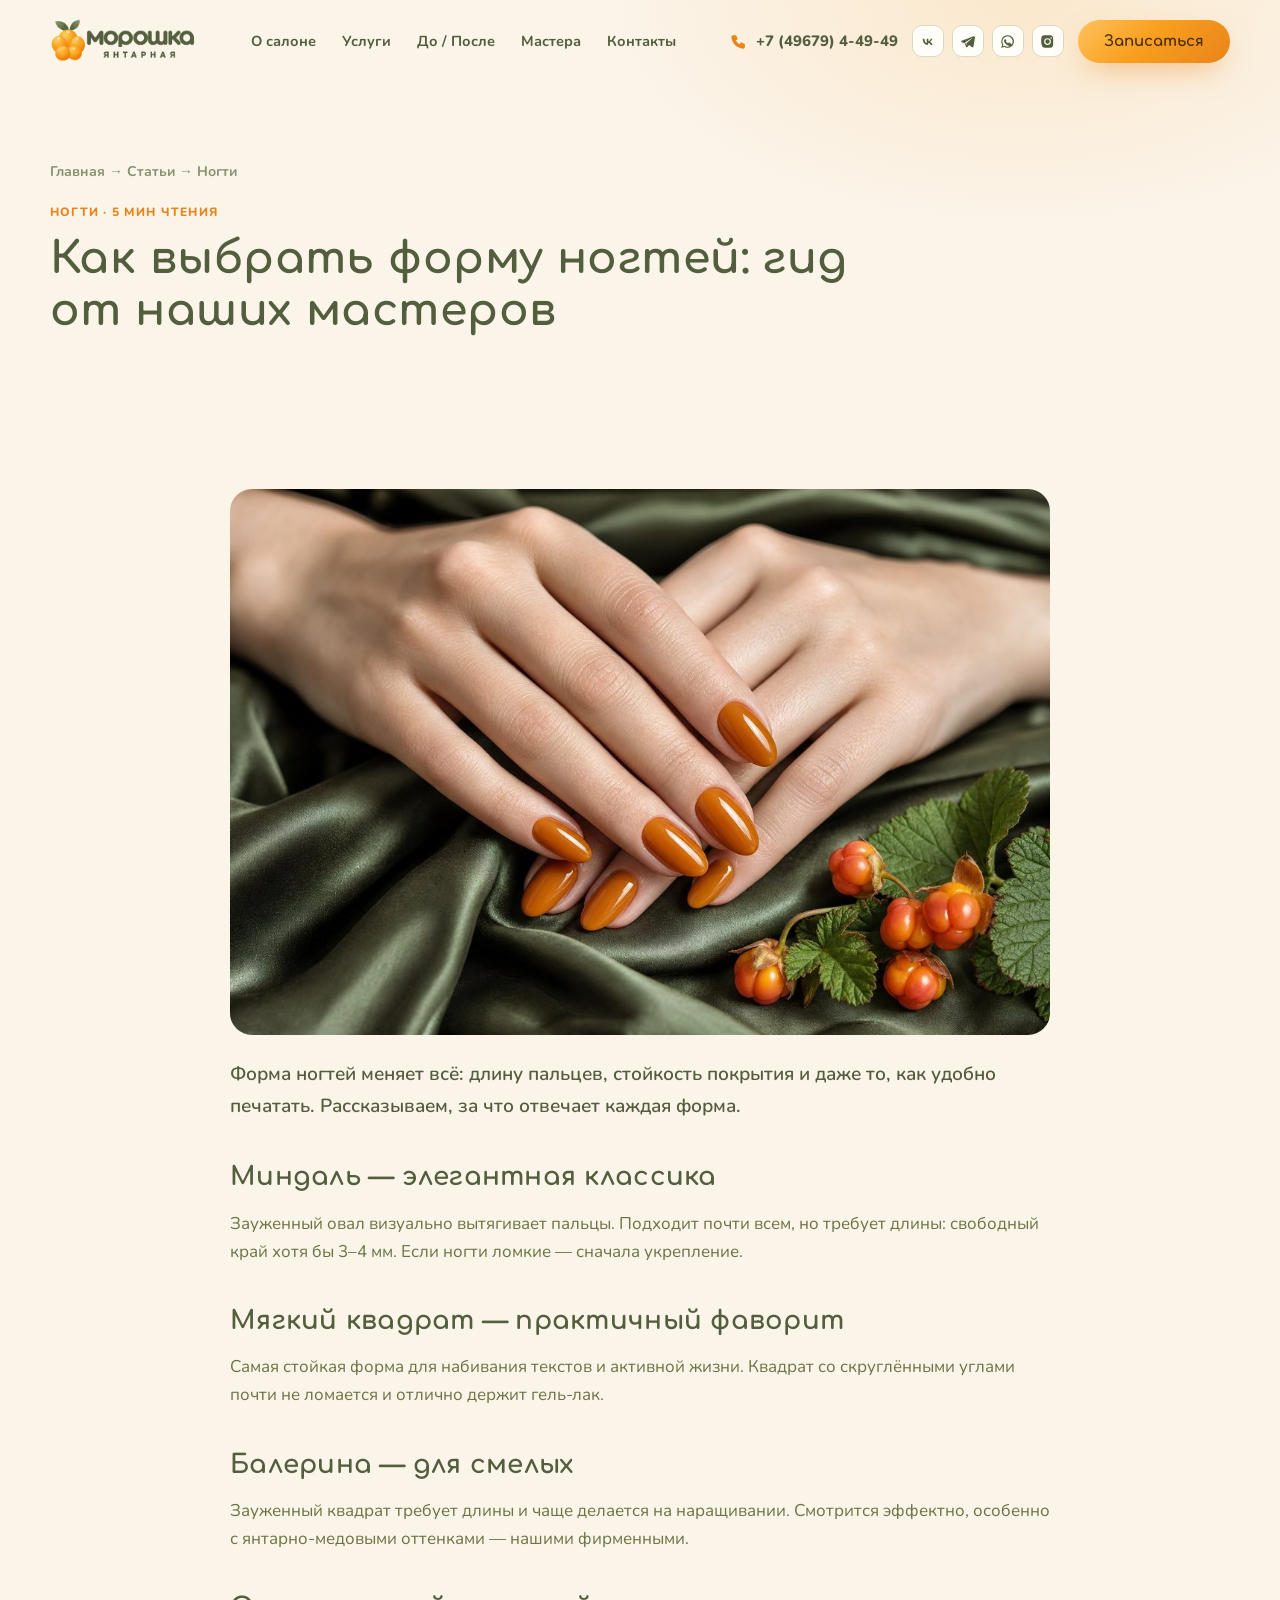
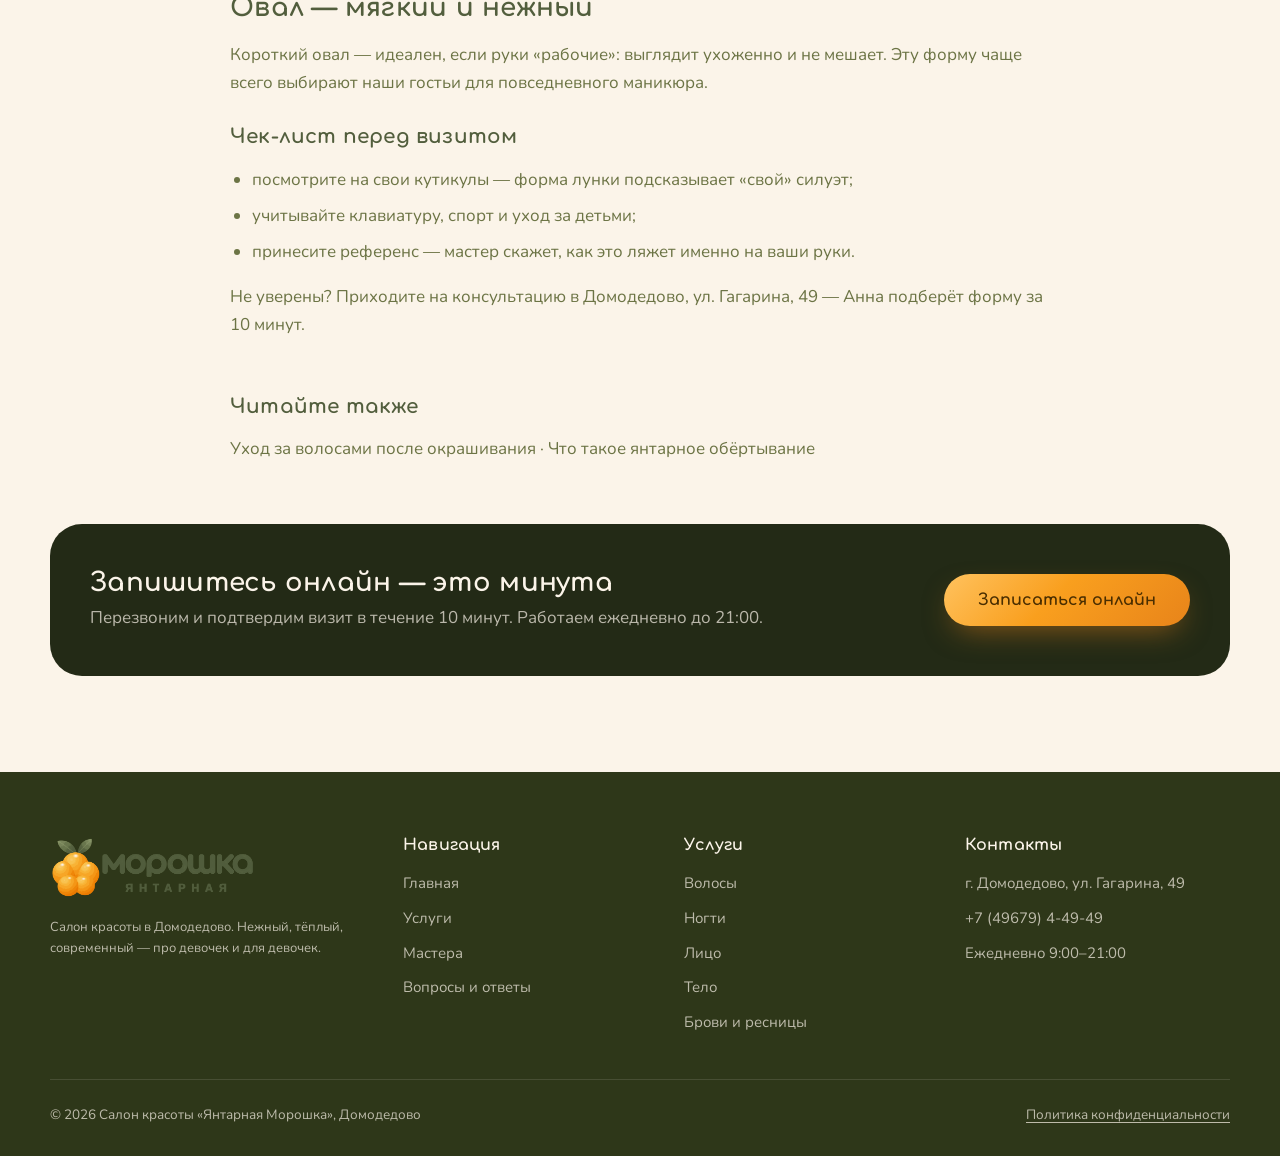
==== commit c6041d44: "Подтверждение записи — в течение 10 минут" ====
--- a/blog/forma-nogtey.html
+++ b/blog/forma-nogtey.html
@@ -10,7 +10,7 @@
   <link rel="preconnect" href="https://fonts.googleapis.com">
   <link rel="preconnect" href="https://fonts.gstatic.com" crossorigin>
   <link href="https://fonts.googleapis.com/css2?family=Comfortaa:wght@500;600;700&family=Nunito:ital,wght@0,400;0,600;0,700;0,800;1,400&family=Caveat:wght@600&display=swap" rel="stylesheet">
-  <link rel="stylesheet" href="../assets/css/style.css?v=11">
+  <link rel="stylesheet" href="../assets/css/style.css?v=13">
 </head>
 <body>
 
@@ -89,7 +89,7 @@
       <div class="cta-band">
         <div>
           <h2>Запишитесь онлайн — это минута</h2>
-          <p>Перезвоним и подтвердим визит в течение часа. Работаем ежедневно до 21:00.</p>
+          <p>Перезвоним и подтвердим визит в течение 10 минут. Работаем ежедневно до 21:00.</p>
         </div>
         <button class="btn btn--amber" data-book>Записаться онлайн</button>
       </div>
@@ -147,7 +147,7 @@
       <img class="modal__berries" src="../assets/img/berries.png" alt="" aria-hidden="true">
       <button class="modal__close" aria-label="Закрыть">✕</button>
       <h3 id="bm-title">Онлайн-запись</h3>
-      <p class="modal__sub">Заполните форму — перезвоним и подтвердим визит в течение часа</p>
+      <p class="modal__sub">Заполните форму — перезвоним и подтвердим визит в течение 10 минут</p>
       <form class="form" id="booking-form" novalidate>
         <div class="field">
           <label for="f-name">Ваше имя</label>
@@ -192,7 +192,7 @@
       <div class="form-success">
         <div class="form-success__check">✓</div>
         <h4>Спасибо, заявка отправлена!</h4>
-        <p>Мы свяжемся с вами для подтверждения записи.<br>Обычно перезваниваем в течение часа.</p>
+        <p>Мы свяжемся с вами для подтверждения записи.<br>Обычно перезваниваем в течение 10 минут.</p>
         <button class="btn btn--dark btn--sm" onclick="this.closest('.modal').classList.remove('is-open');document.body.style.overflow=''">Хорошо, жду</button>
       </div>
     </div>
@@ -210,6 +210,6 @@
     </div>
   </div>
 
-  <script src="../assets/js/main.js?v=11"></script>
+  <script src="../assets/js/main.js?v=13"></script>
 </body>
 </html>
--- a/assets/css/style.css
+++ b/assets/css/style.css
@@ -640,3 +640,18 @@
 @media (max-width: 640px) {
   .masters__grid { grid-template-columns: 1fr; }
 }
+
+/* ---------- Карточки услуг: фото процедур вместо иконок ---------- */
+.service-card { padding: 20px 20px 28px; gap: 12px; }
+.service-card__img {
+  display: block; margin: 0 0 8px; border-radius: 20px; overflow: hidden;
+  aspect-ratio: 16/10.5; background: var(--sage-mist); position: relative;
+}
+.service-card__img img {
+  width: 100%; height: 100%; object-fit: cover;
+  position: absolute; top: 0; right: 0; bottom: 0; left: 0;
+  transition: transform .5s ease;
+}
+.service-card:hover .service-card__img img { transform: scale(1.07); }
+.service-card h3, .service-card p, .service-card__price { padding: 0 6px; }
+.service-card__arrow { top: 30px; right: 30px; background: rgba(255,253,247,.85); backdrop-filter: blur(4px); border-color: transparent; }
